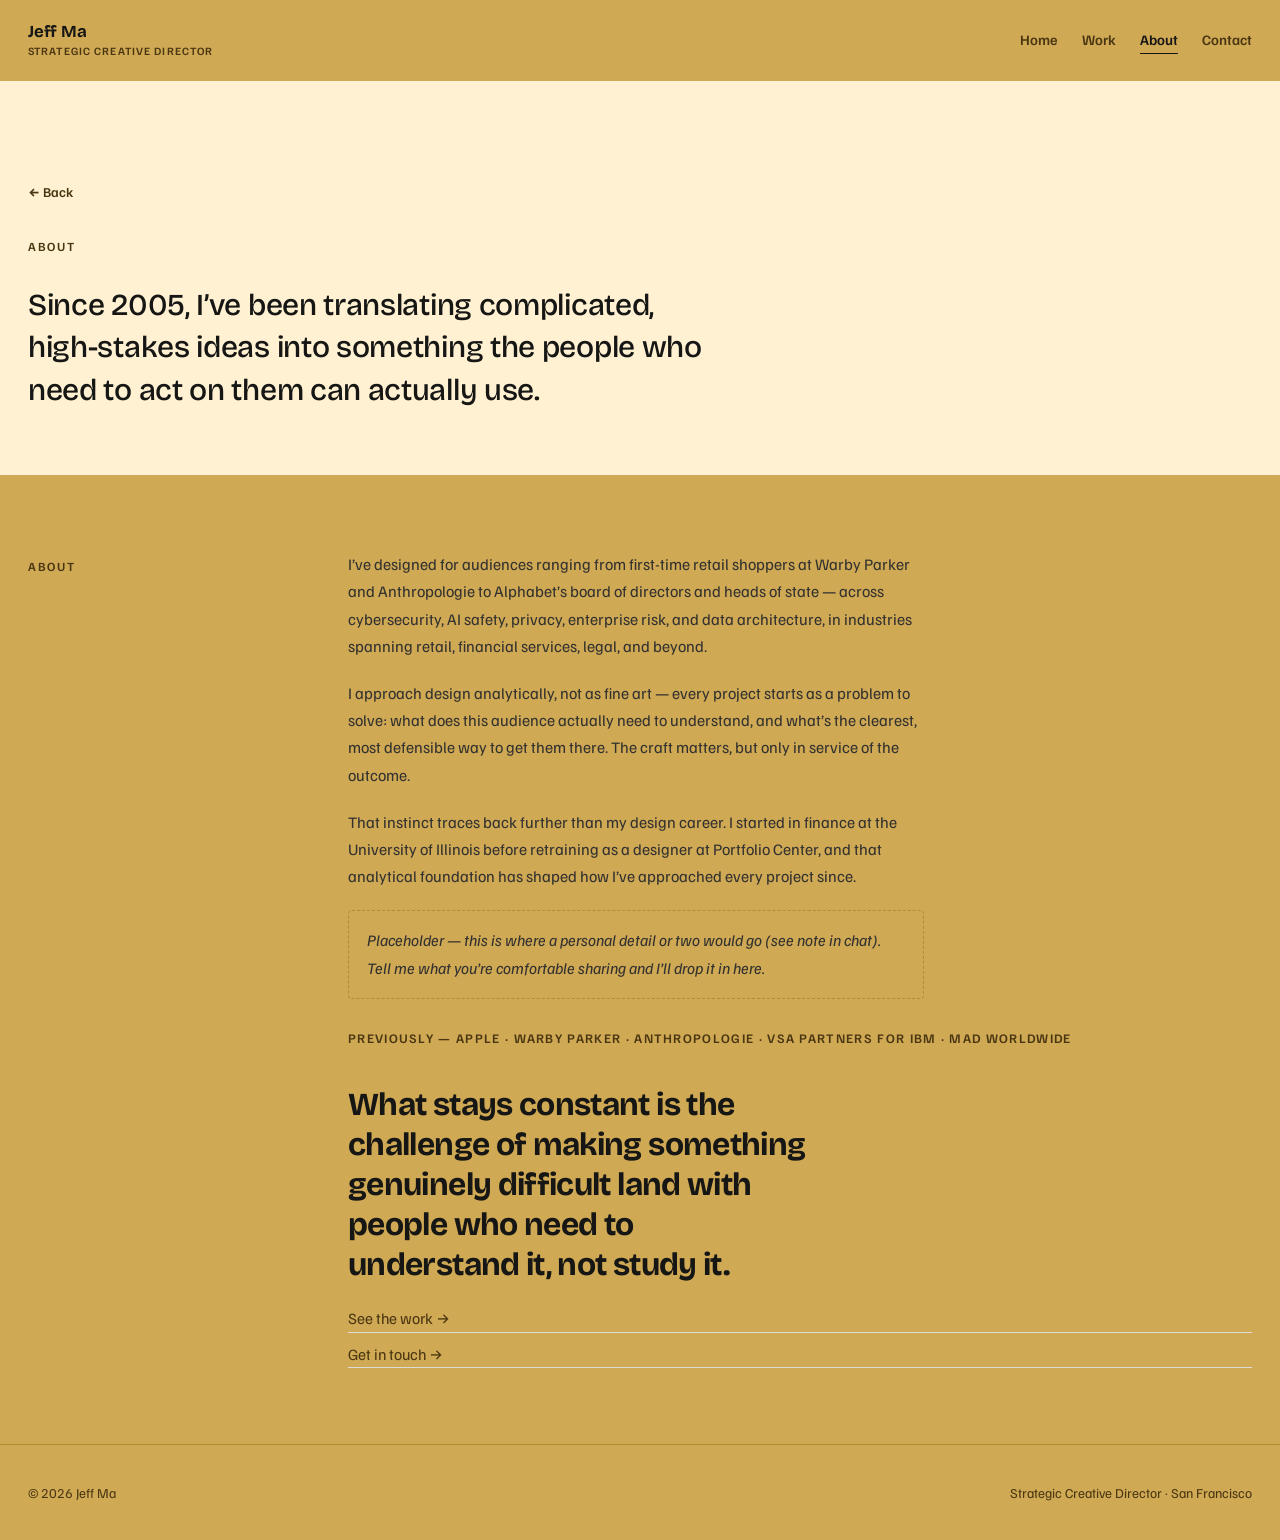
==== about.html @ 56d24eeb "getting live preview on localhost set up" ====
<!DOCTYPE html>
<html lang="en">
<head>
<meta charset="UTF-8">
<meta name="viewport" content="width=device-width, initial-scale=1.0">
<title>About — Jeff Ma</title>
<meta name="description" content="Designer since 2005. I direct design to close the gap between what experts know and what decisions, products, and people require.">

<link rel="preconnect" href="https://fonts.googleapis.com">
<link rel="preconnect" href="https://fonts.gstatic.com" crossorigin>
<link href="https://fonts.googleapis.com/css2?family=Bricolage+Grotesque:opsz,wght@12..96,500..800&family=Familjen+Grotesk:ital,wght@0,400..700;1,400..700&display=swap" rel="stylesheet">

<style>
  :root{
    --ink:#161615;
    --paper:#d0a955;
    --paper-light:#fff1d2;
    --line:#dedcd7;
    --muted:#4a3712;
    --accent:#1a2c8a;
    --divider:#b28c2d;
    --maxw:1320px;
    --display: "Bricolage Grotesque", -apple-system, BlinkMacSystemFont, "Segoe UI", sans-serif;
    --sans: "Familjen Grotesk", -apple-system, BlinkMacSystemFont, "Segoe UI", sans-serif;
  }

  *{box-sizing:border-box;}
  html{scroll-behavior:smooth;}
  body{
    margin:0;
    background:var(--paper);
    color:var(--ink);
    font-family:var(--sans);
    font-size:17px;
    line-height:1.7;
    -webkit-font-smoothing:antialiased;
    font-feature-settings:"ss01" 1;
  }
  a{color:inherit;}

  .wrap{max-width:var(--maxw); margin:0 auto; padding:0 28px;}

  h1,h2,h3{font-family:var(--display); font-weight:700; margin:0; letter-spacing:-0.02em;}

  /* ---------- Header ---------- */
  header .wrap{
    display:flex; align-items:center; justify-content:space-between;
    padding:22px 28px; max-width:var(--maxw);
  }
  .wordmark{
    display:flex; flex-direction:column; gap:3px; text-decoration:none; line-height:1.2;
  }
  .wordmark .wm-name{font-family:var(--display); font-weight:700; font-size:1.05rem; letter-spacing:-0.01em;}
  .wordmark .wm-title{
    font-family:var(--sans); font-weight:600; font-size:0.7rem; text-transform:uppercase;
    letter-spacing:0.1em; color:var(--muted);
  }
  header nav{display:flex; gap:24px;}
  header nav a{
    text-decoration:none; font-size:0.9rem; font-weight:600; color:var(--muted);
    border-bottom:1px solid transparent; padding-bottom:2px;
  }
  header nav a.active{color:var(--ink); border-bottom-color:var(--ink);}
  @media (max-width:480px){
    header .wrap{flex-direction:column; align-items:flex-start; gap:12px;}
    header nav{gap:18px;}
  }

  .back-link{
    display:inline-block; text-decoration:none; font-size:0.85rem; font-weight:600;
    color:var(--muted); margin-bottom:28px;
  }
  .back-link:hover{color:var(--ink);}

  /* ---------- Index label ---------- */
  .index-label{margin-bottom:24px;}
  .index-label .lbl{
    font-size:0.78rem; text-transform:uppercase; letter-spacing:0.14em;
    color:var(--muted); font-weight:600;
  }

  /* ---------- Large-screen layout: sticky label column + content column ---------- */
  @media (min-width:900px){
    .section-grid{
      display:grid; grid-template-columns:220px minmax(0, 1fr); gap:64px; align-items:start;
    }
    .section-grid > .index-label{position:sticky; top:112px; margin-bottom:0;}
  }
  @media (min-width:1240px){
    .section-grid{grid-template-columns:240px minmax(0, 1fr); gap:80px;}
  }

  /* ---------- Intro ---------- */
  .about-hero{padding:96px 0 64px; background:var(--paper-light); border-bottom:none;}
  .about-hero h1{
    font-size:clamp(1.4rem, 1.1vw + 1.1rem, 1.9rem); line-height:1.4; font-weight:500;
    max-width:34ch; letter-spacing:-0.01em;
  }

  /* ---------- Section shell ---------- */
  section{padding:76px 0; border-bottom:1px solid var(--divider);}
  section p{margin:0 0 20px; max-width:64ch;}
  section p:last-child{margin-bottom:0;}
  section p.support{color:#33322f; font-size:1rem;}

  .prev-line{
    margin-top:28px; font-size:0.82rem; text-transform:uppercase; letter-spacing:0.1em;
    color:var(--muted); font-weight:600;
  }

  .pull{
    font-family:var(--display); font-weight:700; letter-spacing:-0.02em;
    font-size:clamp(1.4rem, 3.2vw, 2rem); line-height:1.25; max-width:22ch;
    margin-top:36px;
  }

  .placeholder-note{
    border:1px dashed var(--divider); padding:16px 18px; border-radius:4px;
    color:var(--muted); font-size:0.92rem; font-style:italic;
  }

  .about-footer-links{
    display:flex; flex-direction:column; gap:8px; font-size:0.98rem; margin-top:8px;
  }
  .about-footer-links a{text-decoration:none; color:var(--muted); border-bottom:1px solid var(--line);}
  .about-footer-links a:hover{color:var(--ink); border-color:var(--ink);}

  footer{padding:36px 0; color:var(--muted); font-size:0.85rem; border-top:1px solid var(--divider);}
  footer .wrap{display:flex; justify-content:space-between; align-items:center; flex-wrap:wrap; gap:14px;}
</style>
</head>
<body>

<header>
  <div class="wrap">
    <a class="wordmark" href="index.html">
      <span class="wm-name">Jeff Ma</span>
      <span class="wm-title">Strategic Creative Director</span>
    </a>
    <nav>
      <a href="index.html">Home</a>
      <a href="work.html">Work</a>
      <a href="about.html" class="active" aria-current="page">About</a>
      <a href="index.html#contact">Contact</a>
    </nav>
  </div>
</header>

<main id="top">

  <!-- ===================== INTRO ===================== -->
  <section class="about-hero">
    <div class="wrap">
      <a class="back-link" href="index.html">← Back</a>
      <div class="index-label"><span class="lbl">About</span></div>
      <h1>Since 2005, I’ve been translating complicated, high-stakes ideas into something the people who need to act on them can actually use.</h1>
    </div>
  </section>

  <!-- ===================== BODY ===================== -->
  <section style="border-bottom:none;">
    <div class="wrap section-grid">
      <div class="index-label"><span class="lbl">About</span></div>
      <div class="section-body">
        <p class="support">
          I’ve designed for audiences ranging from first-time retail shoppers
          at Warby Parker and Anthropologie to Alphabet’s board of directors
          and heads of state — across cybersecurity, AI safety, privacy,
          enterprise risk, and data architecture, in industries spanning
          retail, financial services, legal, and beyond.
        </p>
        <p class="support">
          I approach design analytically, not as fine art — every project
          starts as a problem to solve: what does this audience actually need
          to understand, and what’s the clearest, most defensible way to get
          them there. The craft matters, but only in service of the outcome.
        </p>
        <p class="support">
          That instinct traces back further than my design career. I started
          in finance at the University of Illinois before retraining as a
          designer at Portfolio Center, and that analytical foundation has
          shaped how I’ve approached every project since.
        </p>
        <p class="support placeholder-note">
          Placeholder — this is where a personal detail or two would go (see
          note in chat). Tell me what you’re comfortable sharing and I’ll drop
          it in here.
        </p>
        <div class="prev-line">Previously — Apple · Warby Parker · Anthropologie · VSA Partners for IBM · MAD Worldwide</div>
        <p class="pull">What stays constant is the challenge of making something genuinely difficult land with people who need to understand it, not study it.</p>

        <div class="about-footer-links">
          <a href="work.html">See the work →</a>
          <a href="index.html#contact">Get in touch →</a>
        </div>
      </div>
    </div>
  </section>

</main>

<footer>
  <div class="wrap">
    <span>© 2026 Jeff Ma</span>
    <span>Strategic Creative Director · San Francisco</span>
  </div>
</footer>

</body>
</html>
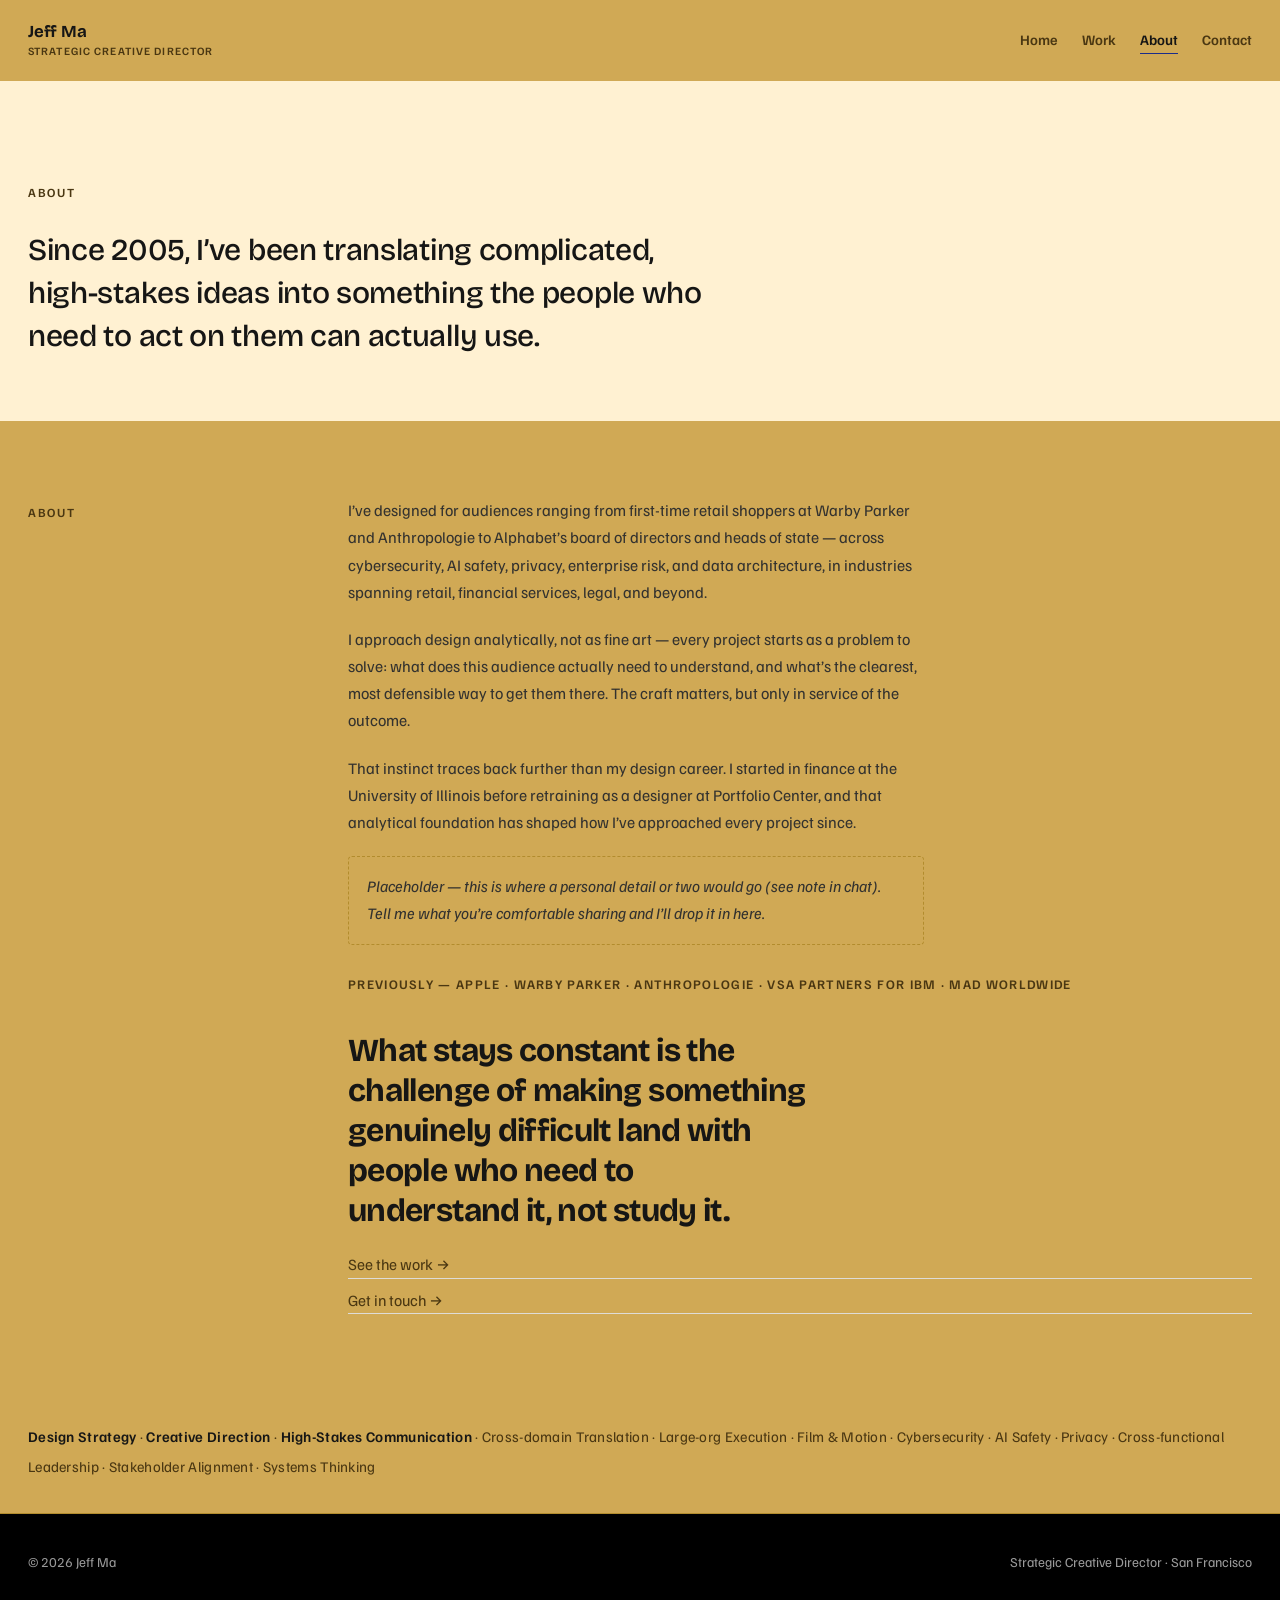
==== commit b99c976d: "Restructure nav, add contact form, and expand Work page - Reorder top nav to Home/Work/About/Contact" ====
--- a/about.html
+++ b/about.html
@@ -60,17 +60,12 @@
     text-decoration:none; font-size:0.9rem; font-weight:600; color:var(--muted);
     border-bottom:1px solid transparent; padding-bottom:2px;
   }
-  header nav a.active{color:var(--ink); border-bottom-color:var(--ink);}
+  header nav a.active{color:var(--ink); border-bottom-color:var(--accent);}
   @media (max-width:480px){
     header .wrap{flex-direction:column; align-items:flex-start; gap:12px;}
     header nav{gap:18px;}
   }
 
-  .back-link{
-    display:inline-block; text-decoration:none; font-size:0.85rem; font-weight:600;
-    color:var(--muted); margin-bottom:28px;
-  }
-  .back-link:hover{color:var(--ink);}
 
   /* ---------- Index label ---------- */
   .index-label{margin-bottom:24px;}
@@ -125,7 +120,14 @@
   .about-footer-links a{text-decoration:none; color:var(--muted); border-bottom:1px solid var(--line);}
   .about-footer-links a:hover{color:var(--ink); border-color:var(--ink);}
 
-  footer{padding:36px 0; color:var(--muted); font-size:0.85rem; border-top:1px solid var(--divider);}
+  /* ---------- Capabilities tag line ---------- */
+  .tagline{
+    padding:32px 0; font-size:0.92rem; color:var(--muted);
+    letter-spacing:0.02em; line-height:2;
+  }
+  .tagline strong{color:var(--ink); font-weight:600;}
+
+  footer{padding:36px 0; background:#000; color:#9a9a9a; font-size:0.85rem; border-top:1px solid var(--divider);}
   footer .wrap{display:flex; justify-content:space-between; align-items:center; flex-wrap:wrap; gap:14px;}
 </style>
 </head>
@@ -151,7 +153,6 @@
   <!-- ===================== INTRO ===================== -->
   <section class="about-hero">
     <div class="wrap">
-      <a class="back-link" href="index.html">← Back</a>
       <div class="index-label"><span class="lbl">About</span></div>
       <h1>Since 2005, I’ve been translating complicated, high-stakes ideas into something the people who need to act on them can actually use.</h1>
     </div>
@@ -197,6 +198,15 @@
     </div>
   </section>
 
+  <!-- ===================== CAPABILITIES ===================== -->
+  <section style="padding-top:0; padding-bottom:0; border-bottom:none;">
+    <div class="wrap" style="padding-top:0;">
+      <div class="tagline">
+        <strong>Design Strategy</strong> · <strong>Creative Direction</strong> · <strong>High-Stakes Communication</strong> · Cross-domain Translation · Large-org Execution · Film &amp; Motion · Cybersecurity · AI Safety · Privacy · Cross-functional Leadership · Stakeholder Alignment · Systems Thinking
+      </div>
+    </div>
+  </section>
+
 </main>
 
 <footer>
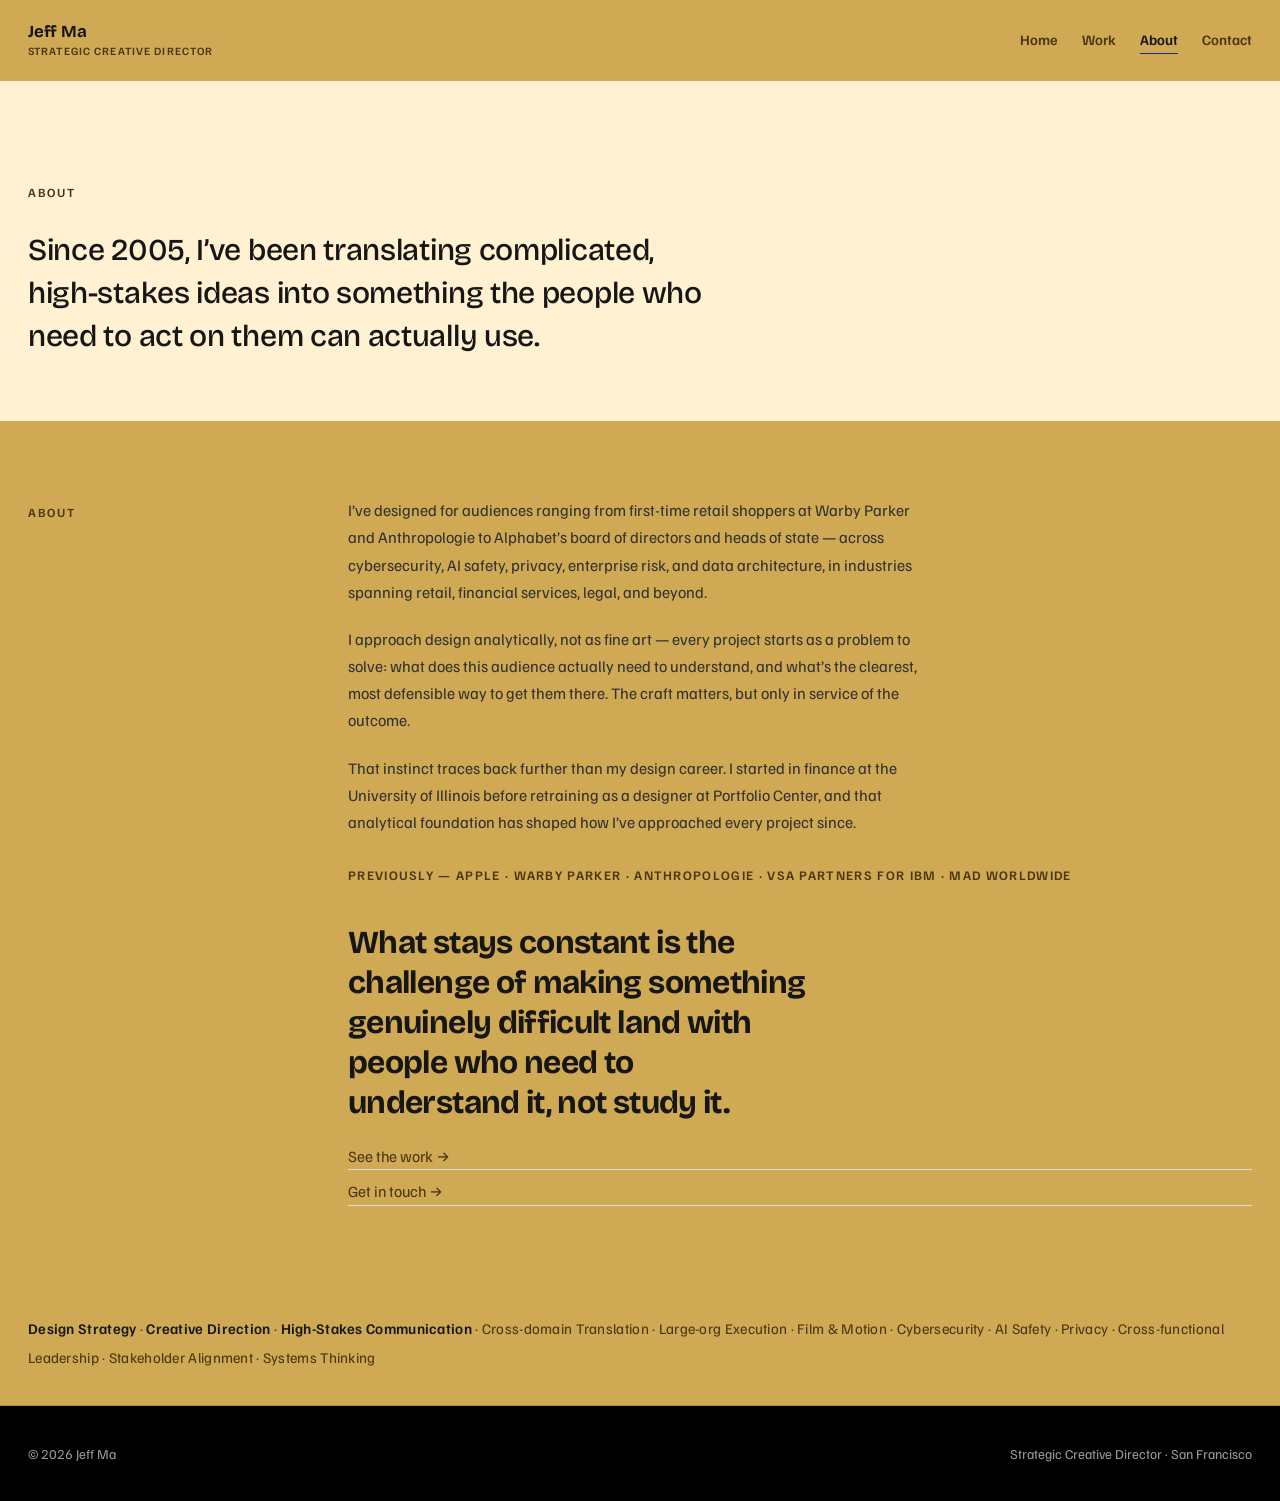
==== commit 55ff3df5: "Lead with the JEFF MA wordmark and refine the hero - Custom JEFF MA wordmark drawn from Jost Bold pr" ====
--- a/about.html
+++ b/about.html
@@ -182,11 +182,6 @@
           designer at Portfolio Center, and that analytical foundation has
           shaped how I’ve approached every project since.
         </p>
-        <p class="support placeholder-note">
-          Placeholder — this is where a personal detail or two would go (see
-          note in chat). Tell me what you’re comfortable sharing and I’ll drop
-          it in here.
-        </p>
         <div class="prev-line">Previously — Apple · Warby Parker · Anthropologie · VSA Partners for IBM · MAD Worldwide</div>
         <p class="pull">What stays constant is the challenge of making something genuinely difficult land with people who need to understand it, not study it.</p>
 
